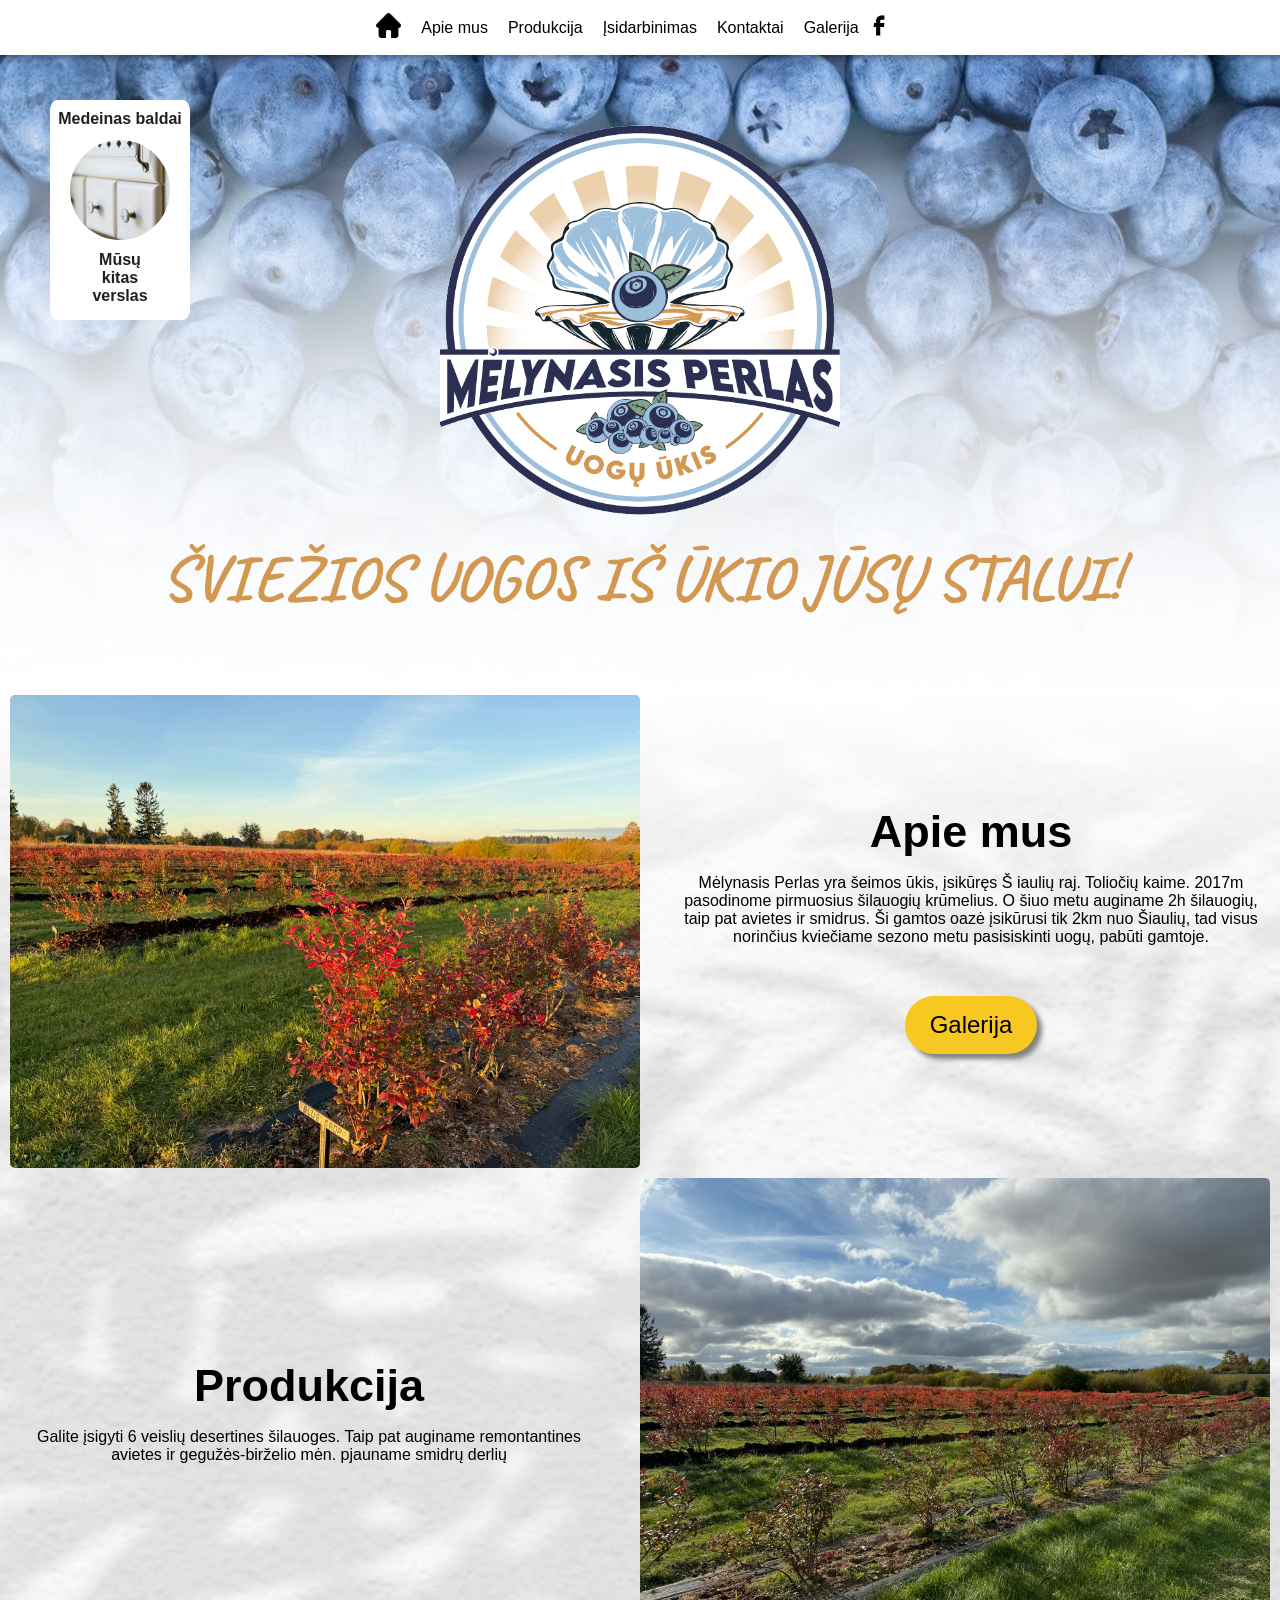
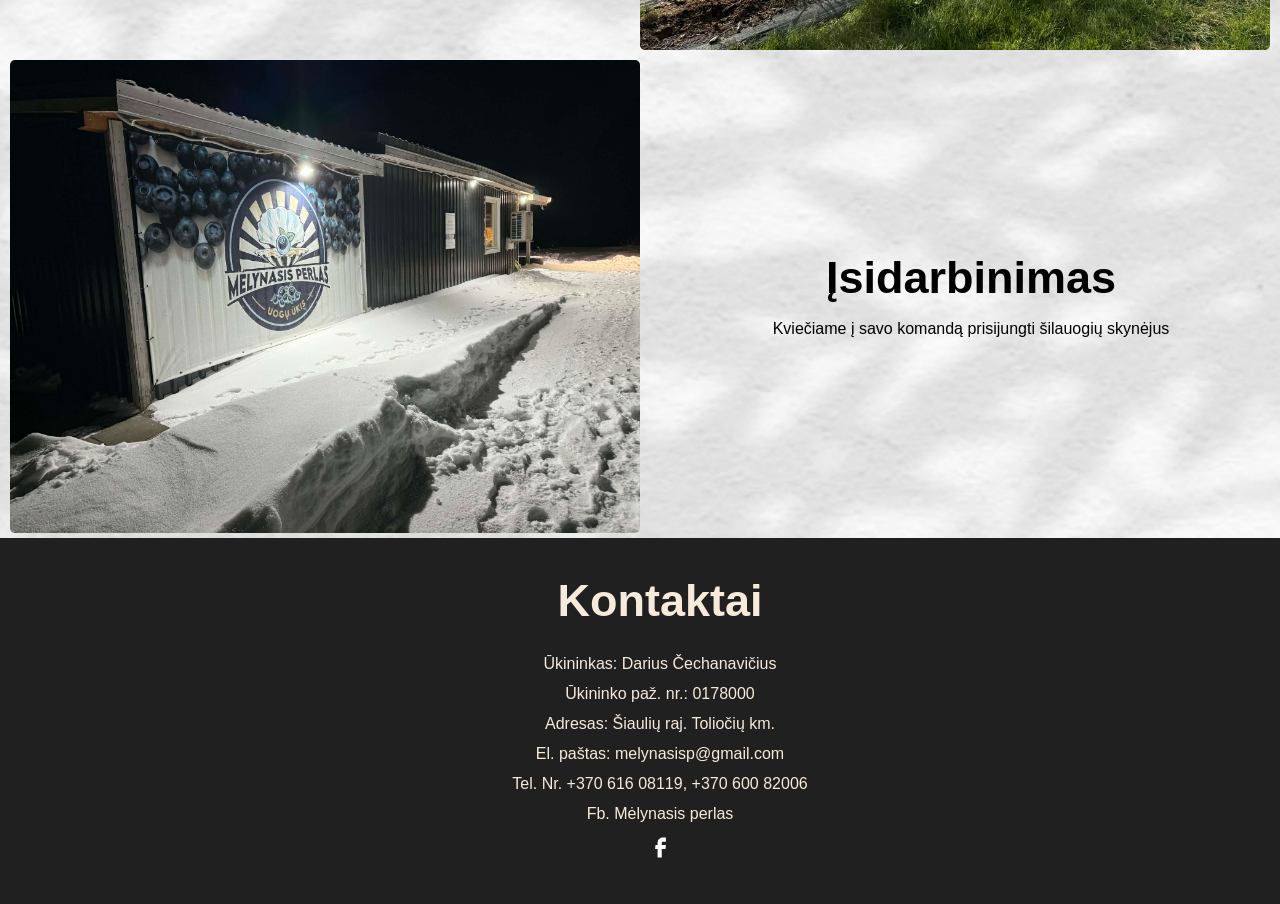
==== index.html @ a2667190 "changed file formation" ====
<!doctype html>
<html lang="en">
  <head>
    <title>Webpage Design</title>
    <meta name="viewport" content="width=device-width, initial-scale=1.0" />
    <link rel="stylesheet" href="style.css" />
  </head>
  <body>
    <div class="sidebar">
      <a href="index.html"
        ><img class="melynasis-perlas" src="images/home.png" alt="section"
      /></a>

      <div
        class="menu-icon"
        onclick="
          document.querySelector('.sidebar-links').classList.toggle('active')
        "
      >
        <span></span>
        <span></span>
        <span></span>
      </div>

      <div class="sidebar-links">
        <a href="#home">Apie mus</a>
        <a href="#about">Produkcija</a>
        <a href="#darbas">Įsidarbinimas</a>
        <a href="#contact">Kontaktai</a>
        <a href="galerija.html">Galerija</a>
      </div>
      <div class="social-links">
        <a href="https://www.facebook.com/melynasisperlas "
          ><img class="facebook" src="images/facebook.svg" alt="section"
        /></a>
      </div>

      <div class="navbar"></div>
    </div>

    <div class="main">
      <a href="baldai.html">
        <div class="corner-rectangle">
        <span class="corner-rectangle-text">Medeinas baldai</span>
        <img
          src="furniture_images/logo.jpg"
          alt="logo"
          class="corner-rectangle-img"
        />
        <span class="bottom-rectangle-text">Mūsų kitas verslas</span>
      </div>
      </a>
      <img class="bg-image" src="images/melynes.jpg" alt="background" />
      <img
        class="center-image"
        src="images/MELYNASIS_PERLAS_LOGOTIPAS.png"
        alt="center"
      />
      <p class="logo-tagline">ŠVIEŽIOS UOGOS IŠ ŪKIO JŪSŲ STALUI!</p>
    </div>
  
    <div class="gradiant-section">
      <div id="home" class="content home-section">
        <img class="section-image" src="images/raudon.jpeg" alt="section" />
        <div class="home-text">
          <h1>Apie mus</h1>
          <p>
            Mėlynasis Perlas yra šeimos ūkis, įsikūręs Š iaulių raj. Toliočių
            kaime. 2017m pasodinome pirmuosius šilauogių krūmelius. O šiuo metu
            auginame 2h šilauogių, taip pat avietes ir smidrus. Ši gamtos oazė
            įsikūrusi tik 2km nuo Šiaulių, tad visus norinčius kviečiame sezono
            metu pasisiskinti uogų, pabūti gamtoje.
          </p>
          <a href="galerija.html"
            ><button class="gallery-btn">Galerija</button></a
          >
        </div>
      </div>

      <div id="about" class="content home-section">
        <div class="home-text">
          <h1>Produkcija</h1>
          <p>
            Galite įsigyti 6 veislių desertines šilauoges. Taip pat auginame
            remontantines avietes ir gegužės-birželio mėn. pjauname smidrų
            derlių
          </p>
        </div>
        <img class="section-image" src="images/eiles.jpeg" alt="section" />
      </div>
      <div id="darbas" class="content home-section">
        <img class="section-image" src="images/ziema.jpeg" alt="section" />
        <div class="home-text">
          <h1>Įsidarbinimas</h1>
          <p>Kviečiame į savo komandą prisijungti šilauogių skynėjus</p>
        </div>
      </div>
    </div>
    <div id="contact" class="endbar">
      <h1>Kontaktai</h1>
      <p>Ūkininkas: Darius Čechanavičius</p>
      <p>Ūkininko paž. nr.: 0178000</p>
      <p>Adresas: Šiaulių raj. Toliočių km.</p>
      <p>El. paštas: melynasisp@gmail.com</p>
      <p>Tel. Nr. +370 616 08119, +370 600 82006</p>

      <p>Fb. Mėlynasis perlas</p>
      <a href="https://www.facebook.com/melynasisperlas "
        ><img class="facebook-white" src="images/facebook.svg" alt="section"
      /></a>
    </div>
  </body>
</html>
---- style.css ----
@import url('https://fonts.googleapis.com/css2?family=Caveat:wght@700&display=swap');
* {
    margin: 0;
    padding: 0;
}
 html {
    scroll-behavior: smooth;
}
html, body {
    margin: 0;
    padding: 0;
    width: 100%;
   
}

body {
    font-family: Arial, sans-serif;
    overflow-x: hidden
}
.section-image {
    flex: 1;
    max-width: 50%;
     flex-shrink: 1;
    height: auto;
    object-fit: cover;
    
    border-radius: 5px;

}
.corner-rectangle {
    position: absolute;
    top: 100px;
    left: 50px;
    width: 140px;
    height: 220px;
    background-color: #ffffff;
    z-index: 2;
    border-radius: 5%;
}
.corner-rectangle-text {
     position: absolute;
    top: 10px;
    left: 50%;
    transform: translateX(-50%);
    font-size: 16px;
    font-weight: bold;
    color: #202020;
    font-family: Arial, sans-serif;
    white-space: nowrap;
}
.corner-rectangle-img {
    position: absolute;
    bottom: 80px;
    left: 50%;
    transform: translateX(-50%);
    width: 100px;
    height: 100px;
    object-fit: contain;
    border-radius: 50%;
}
.bottom-rectangle-text{
    position: absolute;
    bottom: 15px;
    left: 50%;
    transform: translateX(-50%);
    text-align: center;
    font-size: 16px;
    font-weight: bold;
    color: #202020;
    font-family: Arial, sans-serif;

}
.gallery-grid {
    display: grid;
    grid-template-columns: repeat(2, 1fr);
    gap: 15px;
    padding: 80px 20px 20px 20px;
    box-sizing: border-box;
}

.gallery-grid img {
    width: 100%;
    max-height: 700px;
    object-fit: cover;
    box-shadow: 5px 5px 5px grey;
}
.main {
    width: 100%;
    height: 70vh;
    position: relative;
    overflow: hidden;
    padding-top: 60px;
}
 .social-links {
    position: static;
    
   
    transform: translateX(30%);
}

.home-section {
    display: flex;
    align-items: center;
    gap: 2rem;
    max-width: 100%;
    box-sizing: border-box;
    
}

.home-text {
    flex: 1;
}

.melynasis-perlas {
    width: 25px;
    height: 25px;
    position: relative;
    left: -20px;
    
}
.facebook-white {
    width: 25px;
    height: 25px;
     filter: brightness(0) invert(1);
}
.facebook {
    width: 25px;
    height: 25px;
     
}
.bg-image {
    position: absolute;
    top: 0;
    left: 0;
    width: 100%;
    height: 100%;
    object-fit: cover;
}
 
.center-image {
    position: absolute;
    top: 50%;
    left: 50%;
    transform: translate(-50%, -50%);
    width: 400px;  
    height: auto; 
    z-index: 1;
}
.navbar {
   position: static;
    
  
    z-index: 3;
}


.logo-tagline {
    position: absolute;
    top: 78%;
    left: 50%;
    transform: translateX(-50%);
    white-space: nowrap;
    font-size: 64px;
    font-weight: bold;
    font-family: 'Caveat', cursive;
    color: #d29852;
    z-index: 1;
    margin: 0;
}


.gradiant-section::after {
    content: '';
    position: absolute;
    inset: 0;

    z-index: 1;
    pointer-events: none;
}

.gradiant-section .content {
    position: relative;
    z-index: 3;
}

.gradiant-section {
    position: relative;
}

.gradiant-section::before {
    content: '';
    position: absolute;
    inset: 0;
    background-image: 
        linear-gradient(to bottom, white, transparent 20%),
        url('images/back9.jpg');
    background-size: cover;
    background-position: center;
    background-repeat: no-repeat;
    
    z-index: 0;
    filter: saturate(100%);
}


.sidebar{
    position: fixed;
    top: 0;
    left: 0;
    width: 100%;
    height: 55px;
    background-color: #ffffff;
    z-index: 10;
    display: flex;
    align-items: center;
    justify-content: center;
    padding: 0 20px;
    box-sizing: border-box;
    box-shadow: 0 2px 8px rgba(0, 0, 0, 0.45);
}
h1 {        
    margin-bottom: 20px;
	font-size: 45px;
	text-align: center;
	line-height: 45px;
}
b {
    font-size: 21px;
	text-align: center;
	line-height: 45px;
}
.sidebar-links {
   
 justify-content: center;
    display: flex;
    gap: 20px;
}
.sidebar-links a {
    text-align: center;
    text-decoration: none;
    color: black;
    font-size: 16px;
}
.sidebar-links a:hover {
    color: gray;
}

.menu-icon {
    display: flex;
    flex-direction: column;
    gap: 5px;
    cursor: pointer;
    
}

.menu-icon span {
    display: block;
    width: 30px;
    height: 4px;
    background-color: black;
    border-radius: 4px;
}
.center-text {
    position: absolute;
    top: 90%;              
    left: 50%;
    transform: translateX(-50%);
    text-align: center;
    z-index: 2;
    color: black;
}
.content{
    text-align: center;
    padding: 5px 10px;

    scroll-margin-top: 60px;
}
.endbar{
    position: relative;
    width: 100%;
    height: auto;
    background-color: #202020;
    text-align: center;
    padding: 40px 20px;
    scroll-margin-top: 60px;
    color: #f6eada;
    display: flex;
    flex-direction: column;
    align-items: center;
    justify-content: center;
    gap: 12px;
}
.center-text h1 {
    font-size: 24px;
    margin-bottom: 5px;
}

.center-text p {
    font-size: 16px;
    color: black;
}
.gallery-btn {
    margin-top: 50px;
    padding: 15px 25px;
    background-color: #f6c821;
    border: none;
    font-size: 24px;
    cursor: pointer;
    border-radius: 100px;
    border-color: #202020;
    box-shadow: 5px 5px 5px grey;
}

.gallery-btn:hover {
    background-color: #d49e1a;
}
.menu-icon {
    display: none;
}

@media (max-width: 768px) {
    .home-section {
        flex-direction: column;
    }

    .home-section .home-text {
        order: 1;
        width: 100%;
        box-sizing: border-box;
        padding: 0 15px;
    }

    .home-section .section-image {
        order: 2;
    }

    .home-text h1 {
        font-size: 28px;
        line-height: 32px;
    }

    .home-text p {
        font-size: 14px;
        line-height: 20px;
        word-wrap: break-word;
        overflow-wrap: break-word;
    }

    .section-image {
        max-width: 100%;
        width: 100%;
    }
    .logo-tagline {
        font-size: 28px;
    }

    .center-image {
        width: 200px;
    }

     .sidebar {
        justify-content: flex-start;
    }

    .sidebar a:has(.melynasis-perlas) {
        margin-left: 8px;
        order: 1;
    }

   

    .social-links {
        order: 2;
        transform: none;
        margin-left: -12px;
    }

    .menu-icon {
        order: 3;
        margin-left: auto;
        display: flex;
        gap: 4px;
    }

    .menu-icon span {
        width: 24px;
        height: 3px;
    }

    .sidebar-links {
        display: none;
        position: absolute;
        top: 55px;
        left: 0;
        width: 100%;
        background-color: #ffffff;
        flex-direction: column;
        align-items: flex-start;
        gap: 0;
        box-shadow: 0 4px 8px rgba(0, 0, 0, 0.15);
    }

    .sidebar-links.active {
        display: flex;
    }

    .sidebar-links a {
        font-size: 16px;
        padding: 14px 20px;
        width: 100%;
        text-align: left;
        border-bottom: 1px solid #eee;
        box-sizing: border-box;
    }
    .corner-rectangle {
  
    width: 140px;
    height: 160px;
    top: 70px;
    left: 15px;
    }
    .bottom-rectangle-text {
    display: none;
    }
    .corner-rectangle-img {
  
    bottom: 20px;
    }
    
}
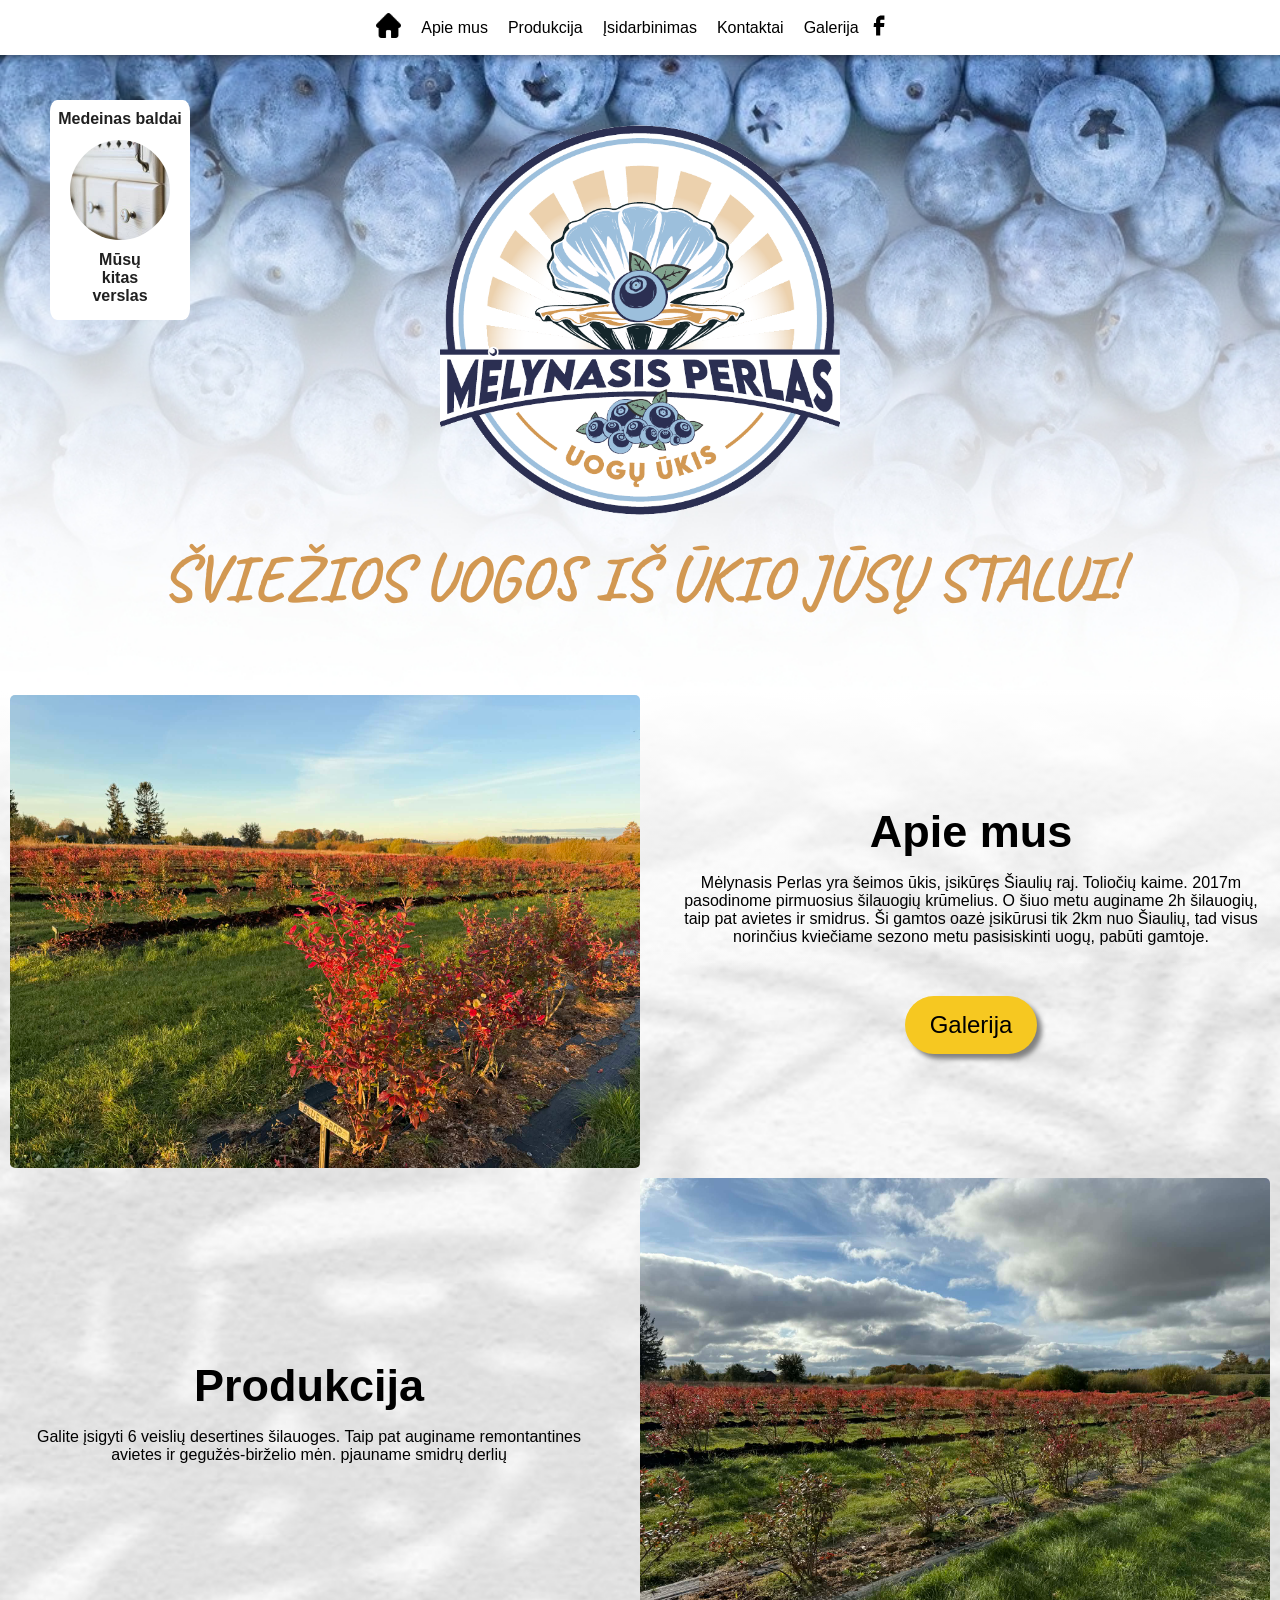
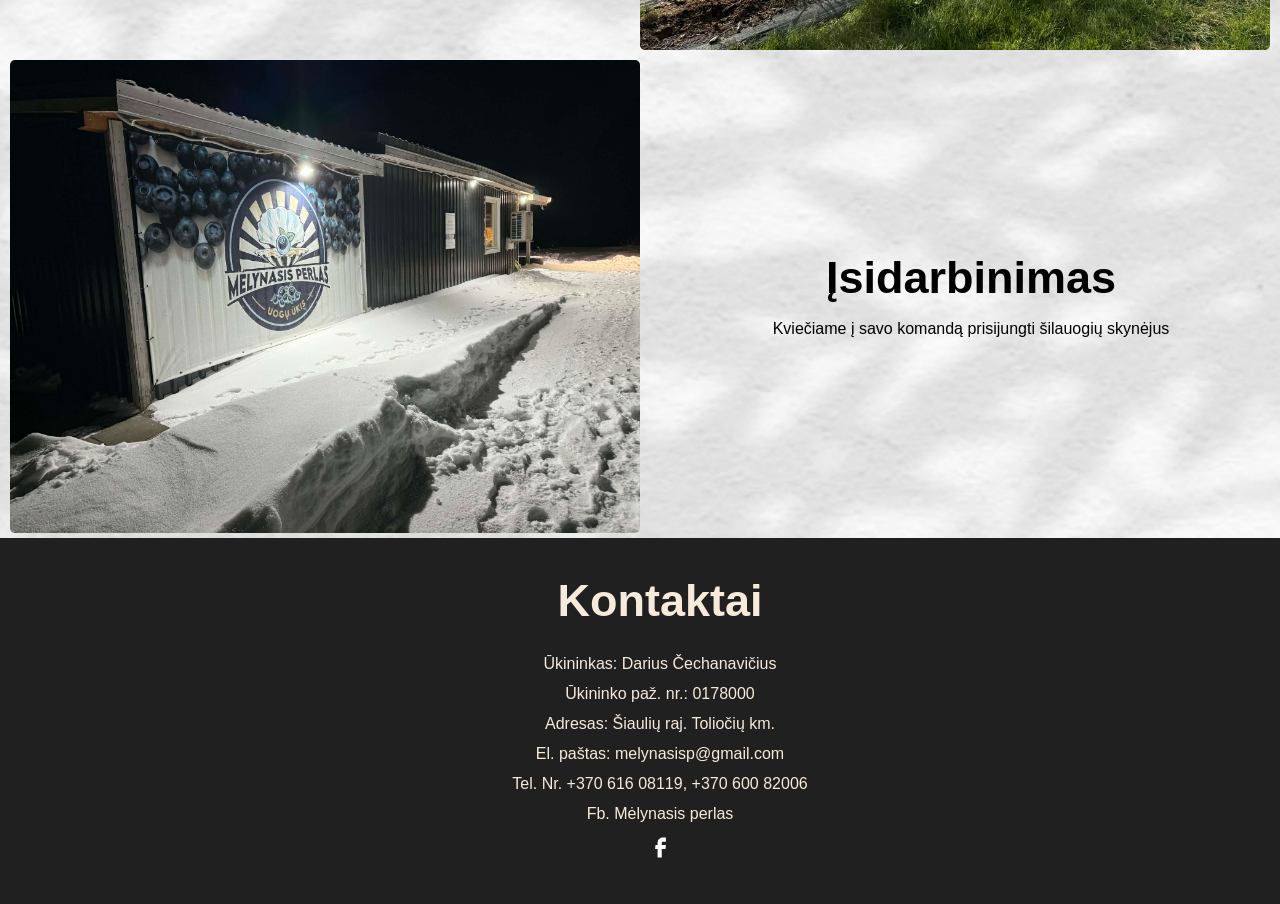
==== commit c073f511: "Update index.html" ====
--- a/index.html
+++ b/index.html
@@ -65,7 +65,7 @@
         <div class="home-text">
           <h1>Apie mus</h1>
           <p>
-            Mėlynasis Perlas yra šeimos ūkis, įsikūręs Š iaulių raj. Toliočių
+            Mėlynasis Perlas yra šeimos ūkis, įsikūręs Šiaulių raj. Toliočių
             kaime. 2017m pasodinome pirmuosius šilauogių krūmelius. O šiuo metu
             auginame 2h šilauogių, taip pat avietes ir smidrus. Ši gamtos oazė
             įsikūrusi tik 2km nuo Šiaulių, tad visus norinčius kviečiame sezono
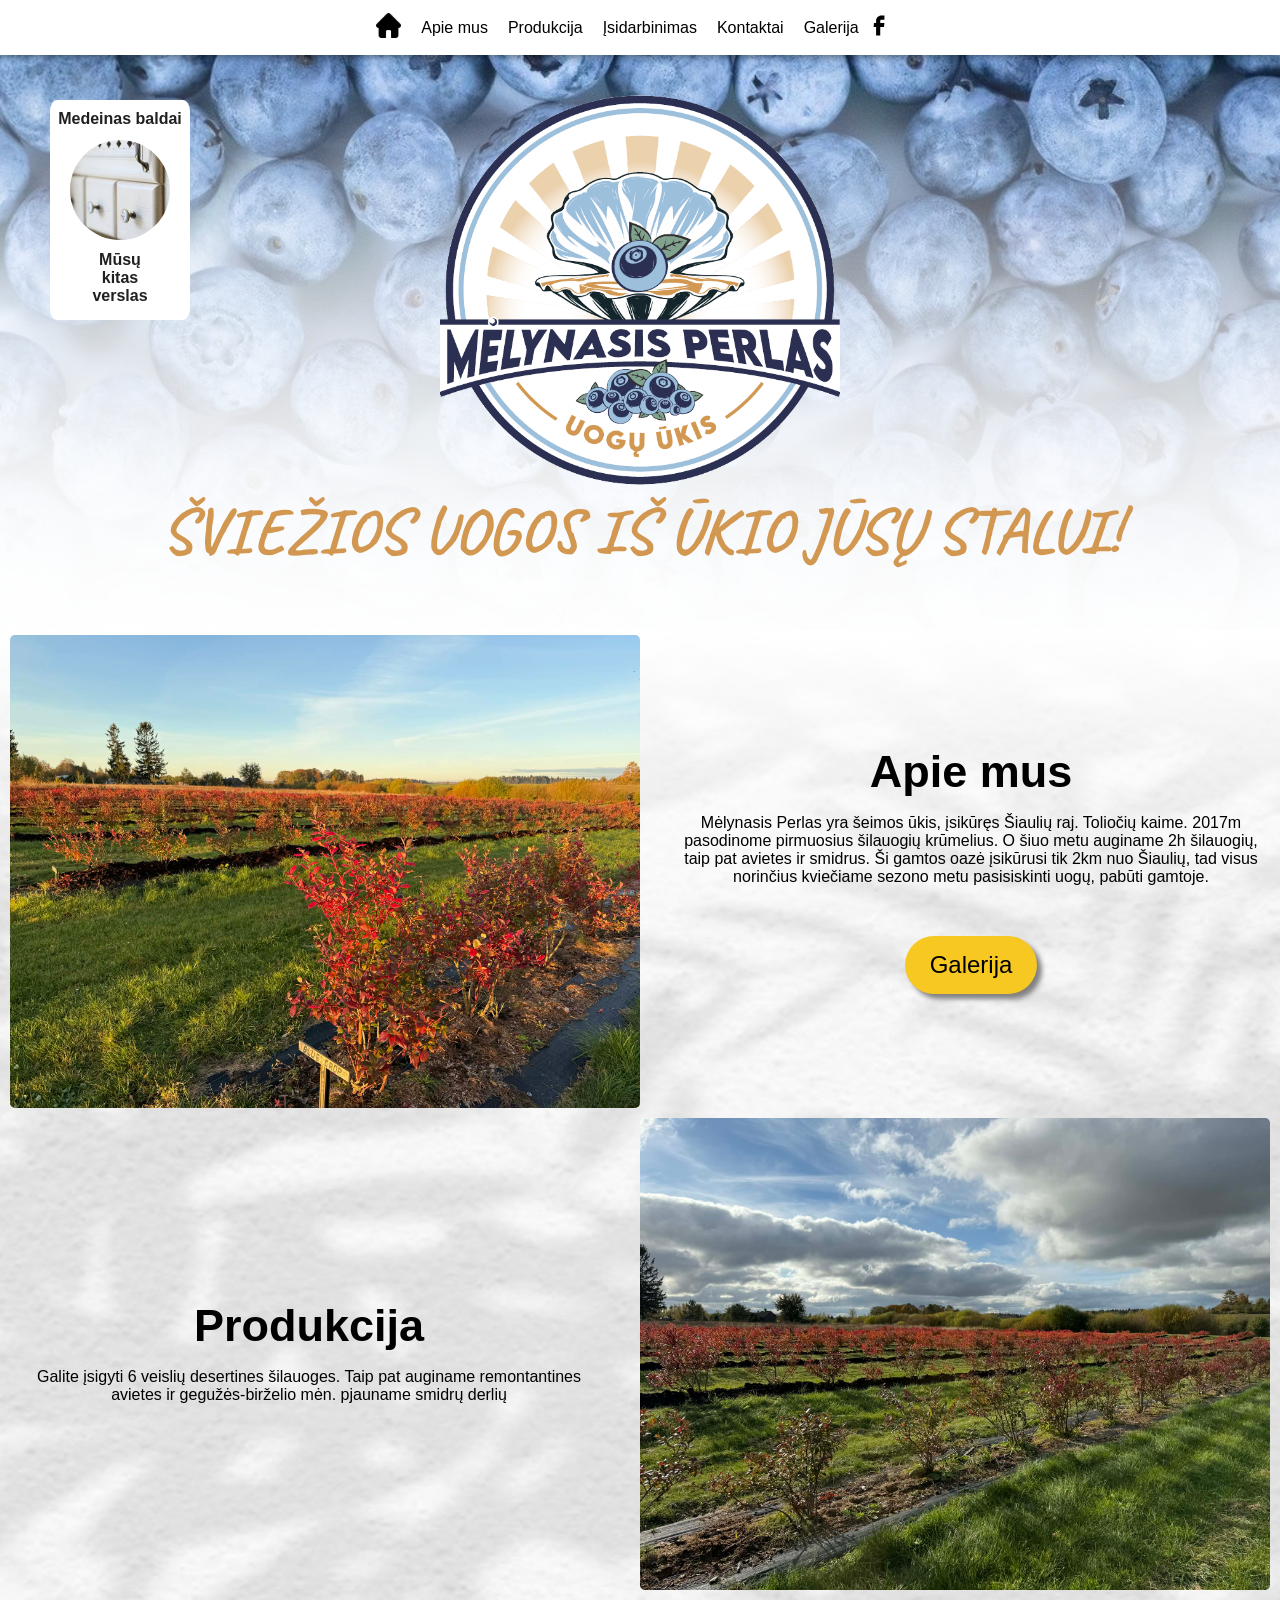
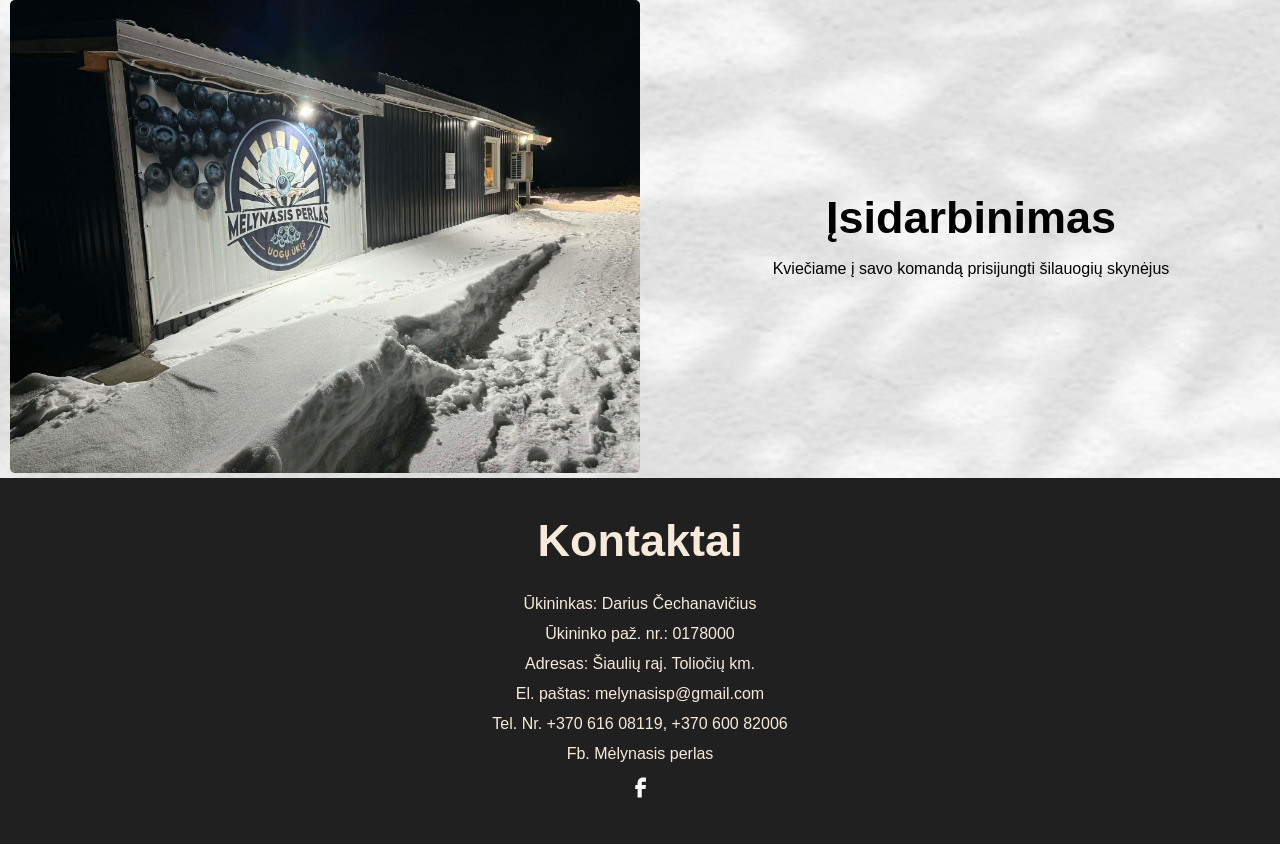
==== commit 2d7a33f3: "fixed website for phone usage" ====
--- a/index.html
+++ b/index.html
@@ -7,7 +7,7 @@
   </head>
   <body>
     <div class="sidebar">
-      <a href="index.html"
+      <a href="index"
         ><img class="melynasis-perlas" src="images/home.png" alt="section"
       /></a>
 
@@ -27,7 +27,7 @@
         <a href="#about">Produkcija</a>
         <a href="#darbas">Įsidarbinimas</a>
         <a href="#contact">Kontaktai</a>
-        <a href="galerija.html">Galerija</a>
+        <a href="galerija">Galerija</a>
       </div>
       <div class="social-links">
         <a href="https://www.facebook.com/melynasisperlas "
@@ -39,7 +39,7 @@
     </div>
 
     <div class="main">
-      <a href="baldai.html">
+      <a href="baldai">
         <div class="corner-rectangle">
         <span class="corner-rectangle-text">Medeinas baldai</span>
         <img
@@ -71,7 +71,7 @@
             įsikūrusi tik 2km nuo Šiaulių, tad visus norinčius kviečiame sezono
             metu pasisiskinti uogų, pabūti gamtoje.
           </p>
-          <a href="galerija.html"
+          <a href="galerija"
             ><button class="gallery-btn">Galerija</button></a
           >
         </div>
--- a/style.css
+++ b/style.css
@@ -2,6 +2,7 @@
 * {
     margin: 0;
     padding: 0;
+    box-sizing: border-box
 }
  html {
     scroll-behavior: smooth;
@@ -408,23 +409,43 @@
         font-size: 16px;
         padding: 14px 20px;
         width: 100%;
-        text-align: left;
+        text-align: left;   
         border-bottom: 1px solid #eee;
         box-sizing: border-box;
     }
     .corner-rectangle {
   
-    width: 140px;
-    height: 160px;
+    width: 70px;
+    height: 70px;
     top: 70px;
     left: 15px;
+    }       
+    .corner-rectangle-text{
+        font-size: 8px;
+        top: 5px;
     }
     .bottom-rectangle-text {
     display: none;
+    
     }
     .corner-rectangle-img {
-  
-    bottom: 20px;
-    }
+    width: 45px;
+    height: 45px;
+    bottom: 6px;
+    }
+    .logo-tagline {
+    font-size: 32px;
+    white-space: normal;
+    width: 80%;
+    text-align: center;
+}
+.gallery-grid {
+    display: grid;
+    grid-template-columns: repeat(1, 1fr);
+    gap: 15px;
+    padding: 80px 20px 20px 20px;
+    box-sizing: border-box;
+}
+
     
 }
